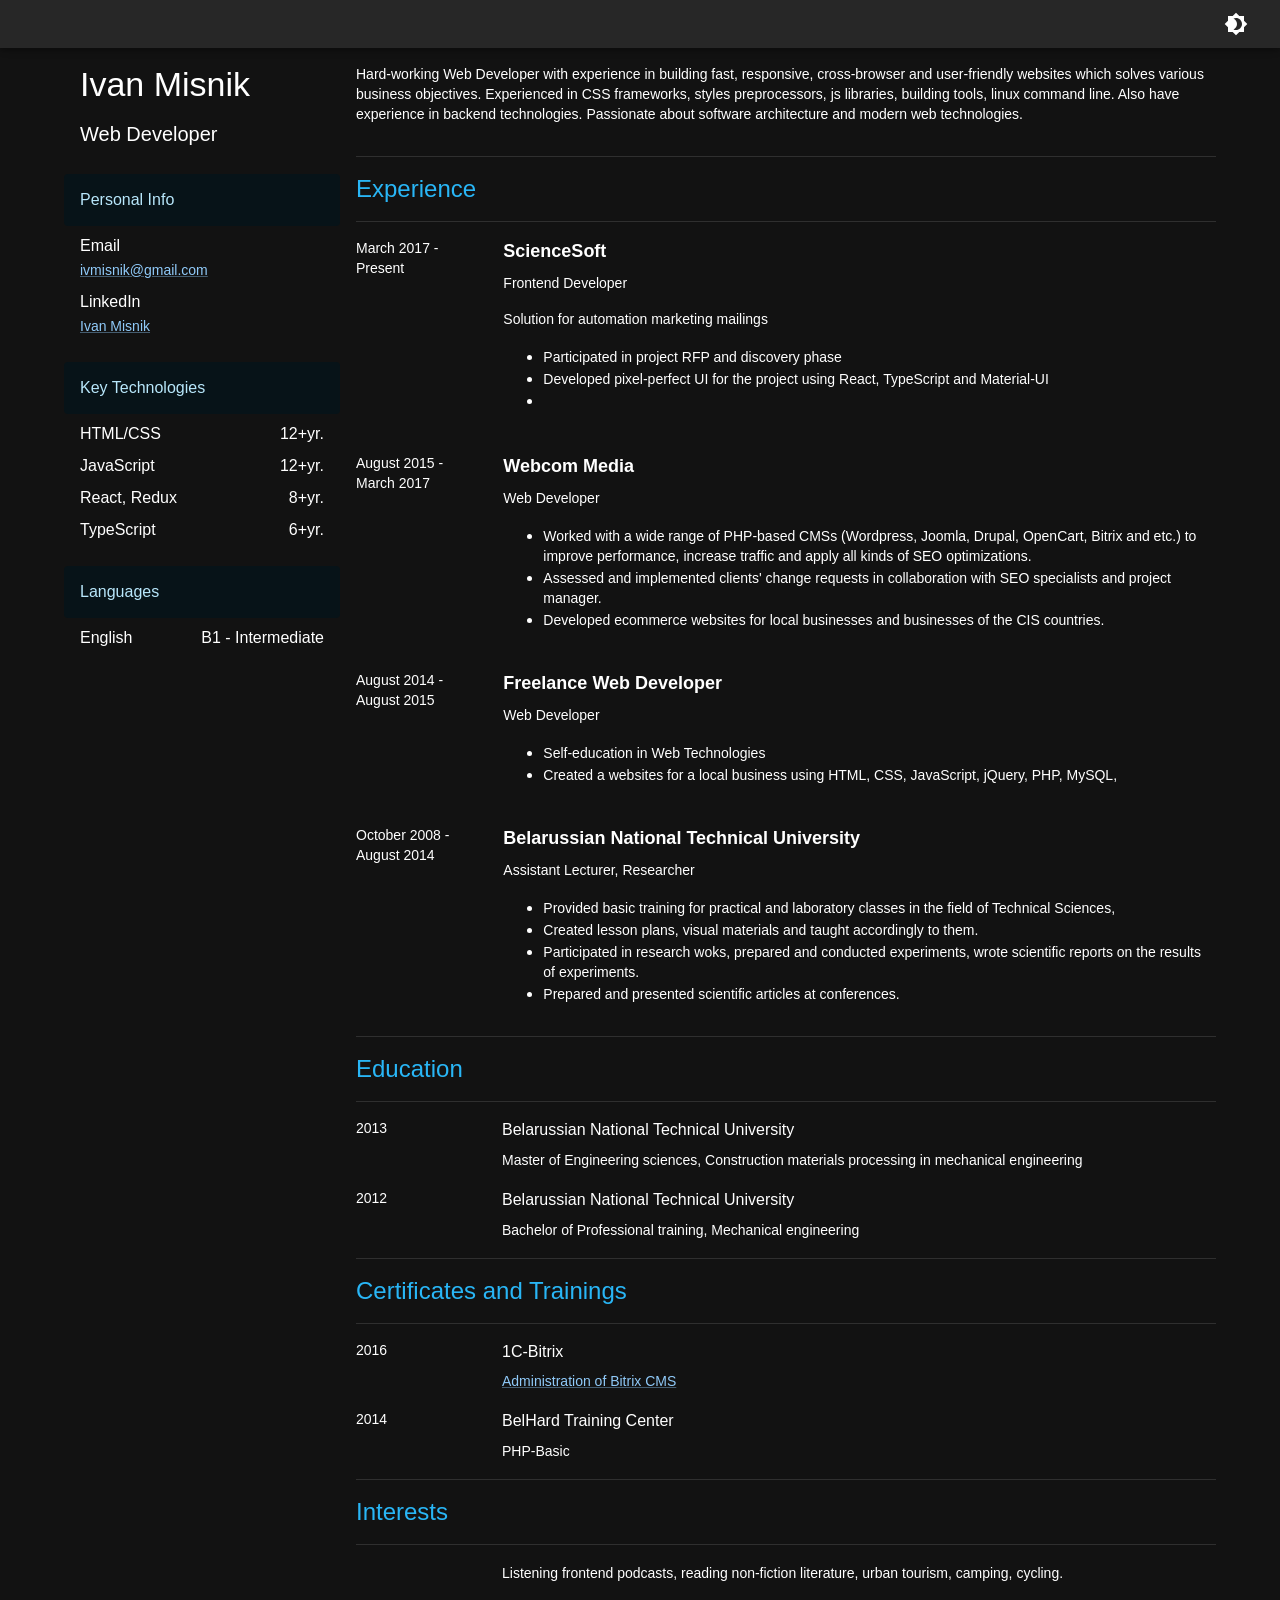
==== index.html @ 92257b2d "Updates" ====
<!doctype html><html lang="en"><head><meta charset="utf-8"/><link rel="icon" href="/favicon.ico"/><meta name="viewport" content="width=device-width,initial-scale=1"/><meta name="theme-color" content="#22272e"/><meta name="description" content="Web developer curriculum vitae app"/><link rel="apple-touch-icon" href="/logo192.png"/><link rel="manifest" href="/manifest.json"/><title>CV Web Developer</title><script defer="defer" src="/static/js/main.d70a2fa8.js"></script></head><body><noscript>You need to enable JavaScript to run this app.</noscript><div id="root"></div></body></html>
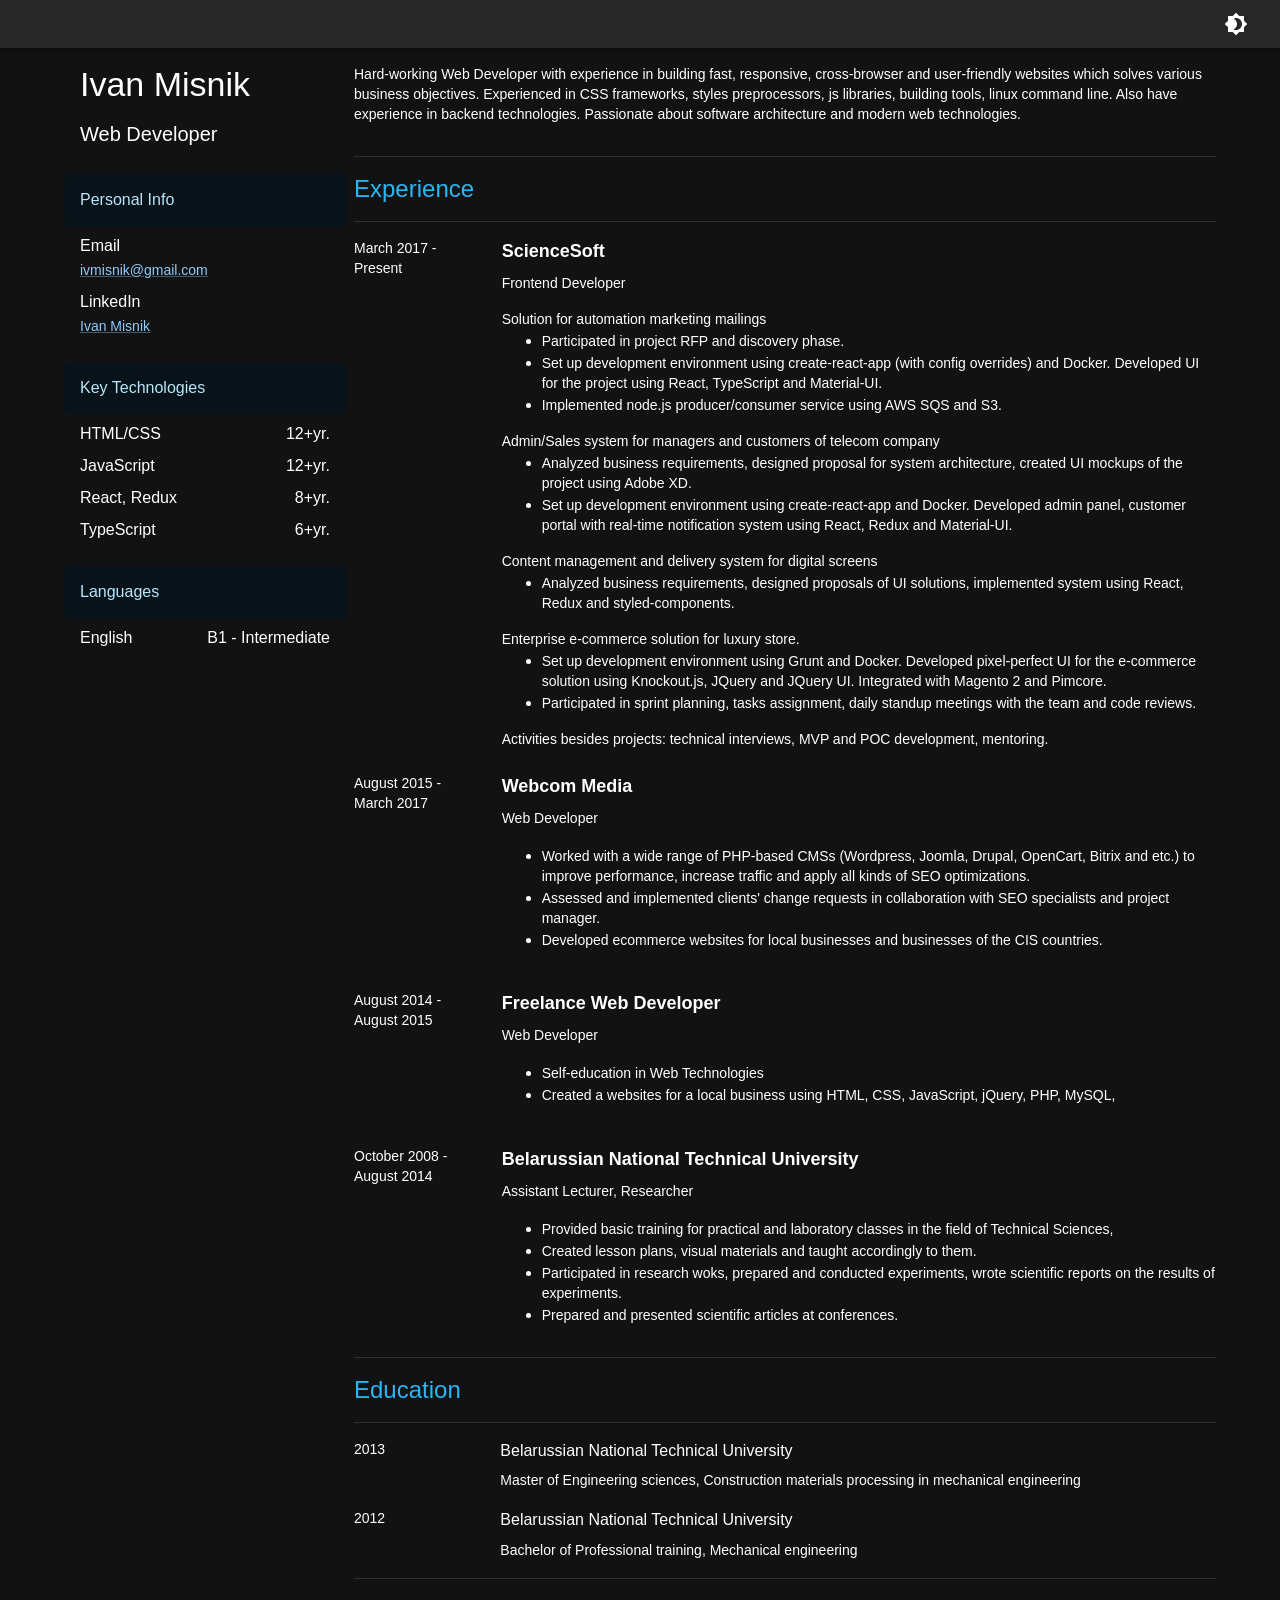
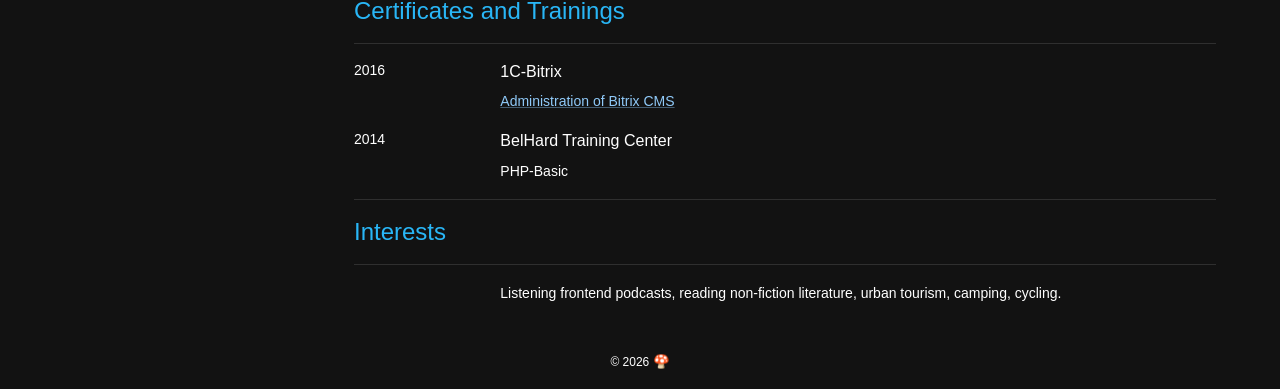
==== commit 060d2f7a: "Updates" ====
--- a/index.html
+++ b/index.html
@@ -1 +1 @@
-<!doctype html><html lang="en"><head><meta charset="utf-8"/><link rel="icon" href="/favicon.ico"/><meta name="viewport" content="width=device-width,initial-scale=1"/><meta name="theme-color" content="#22272e"/><meta name="description" content="Web developer curriculum vitae app"/><link rel="apple-touch-icon" href="/logo192.png"/><link rel="manifest" href="/manifest.json"/><title>CV Web Developer</title><script defer="defer" src="/static/js/main.d70a2fa8.js"></script></head><body><noscript>You need to enable JavaScript to run this app.</noscript><div id="root"></div></body></html>+<!doctype html><html lang="en"><head><meta charset="utf-8"/><link rel="icon" href="/favicon.ico"/><meta name="viewport" content="width=device-width,initial-scale=1"/><meta name="theme-color" content="#22272e"/><meta name="description" content="Web developer curriculum vitae app"/><link rel="apple-touch-icon" href="/logo192.png"/><link rel="manifest" href="/manifest.json"/><title>CV - Web Developer</title><script defer="defer" src="/static/js/main.1b217174.js"></script></head><body><noscript>You need to enable JavaScript to run this app.</noscript><div id="root"></div></body></html>
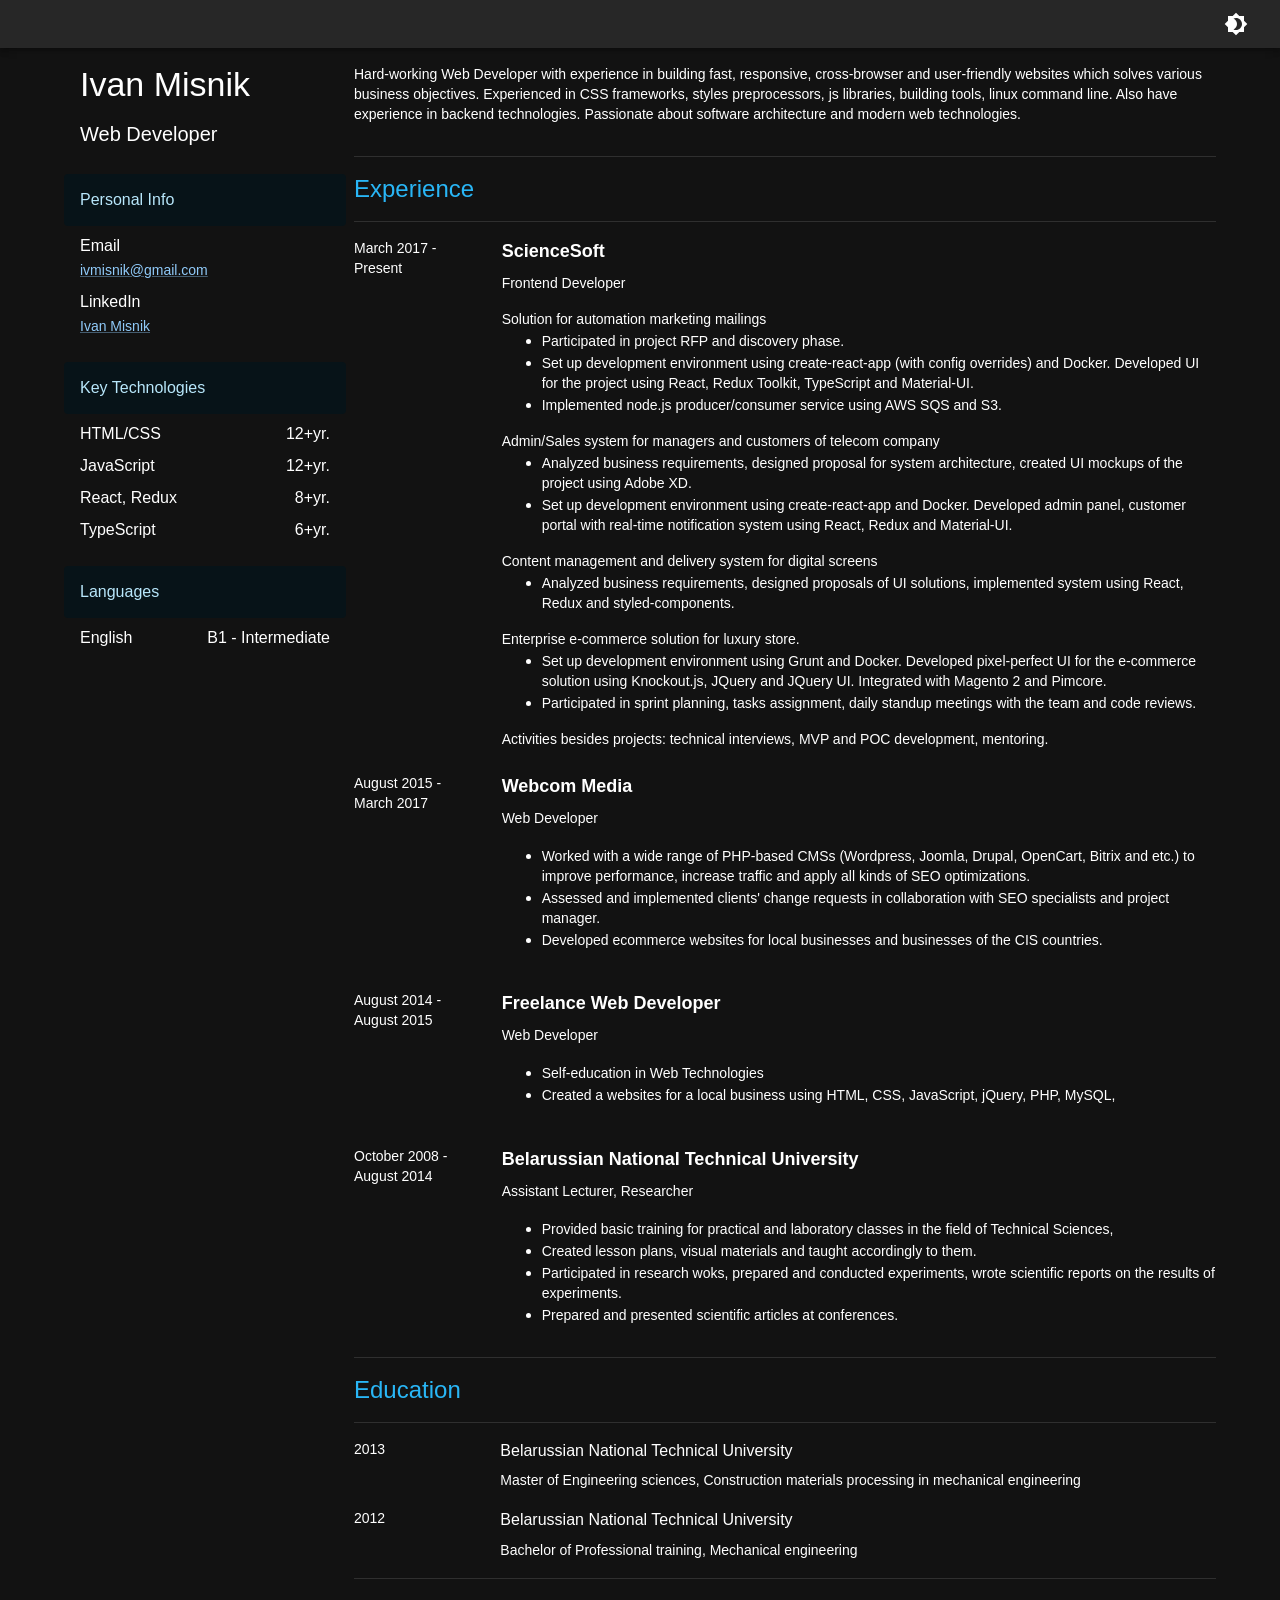
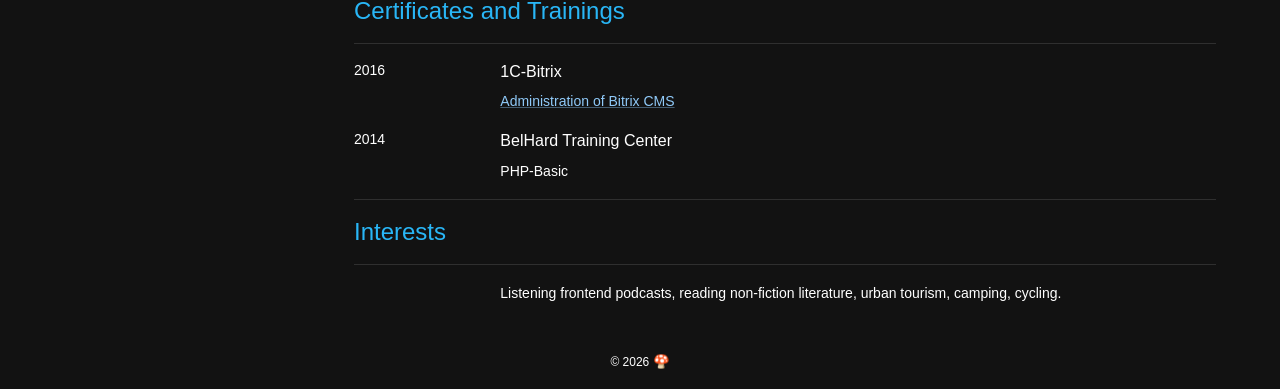
==== commit ce373ab9: "Updates" ====
--- a/index.html
+++ b/index.html
@@ -1 +1 @@
-<!doctype html><html lang="en"><head><meta charset="utf-8"/><link rel="icon" href="/favicon.ico"/><meta name="viewport" content="width=device-width,initial-scale=1"/><meta name="theme-color" content="#22272e"/><meta name="description" content="Web developer curriculum vitae app"/><link rel="apple-touch-icon" href="/logo192.png"/><link rel="manifest" href="/manifest.json"/><title>CV - Web Developer</title><script defer="defer" src="/static/js/main.1b217174.js"></script></head><body><noscript>You need to enable JavaScript to run this app.</noscript><div id="root"></div></body></html>+<!doctype html><html lang="en"><head><meta charset="utf-8"/><link rel="icon" href="/favicon.ico"/><meta name="viewport" content="width=device-width,initial-scale=1"/><meta name="theme-color" content="#22272e"/><meta name="description" content="Web developer curriculum vitae app"/><link rel="apple-touch-icon" href="/logo192.png"/><link rel="manifest" href="/manifest.json"/><title>CV - Web Developer</title><script async src="https://www.googletagmanager.com/gtag/js?id=G-Z8S0K8YWXE"></script><script>function gtag(){dataLayer.push(arguments)}window.dataLayer=window.dataLayer||[],gtag("js",new Date),gtag("config","G-Z8S0K8YWXE")</script><script defer="defer" src="/static/js/main.c2c24726.js"></script></head><body><noscript>You need to enable JavaScript to run this app.</noscript><div id="root"></div></body></html>
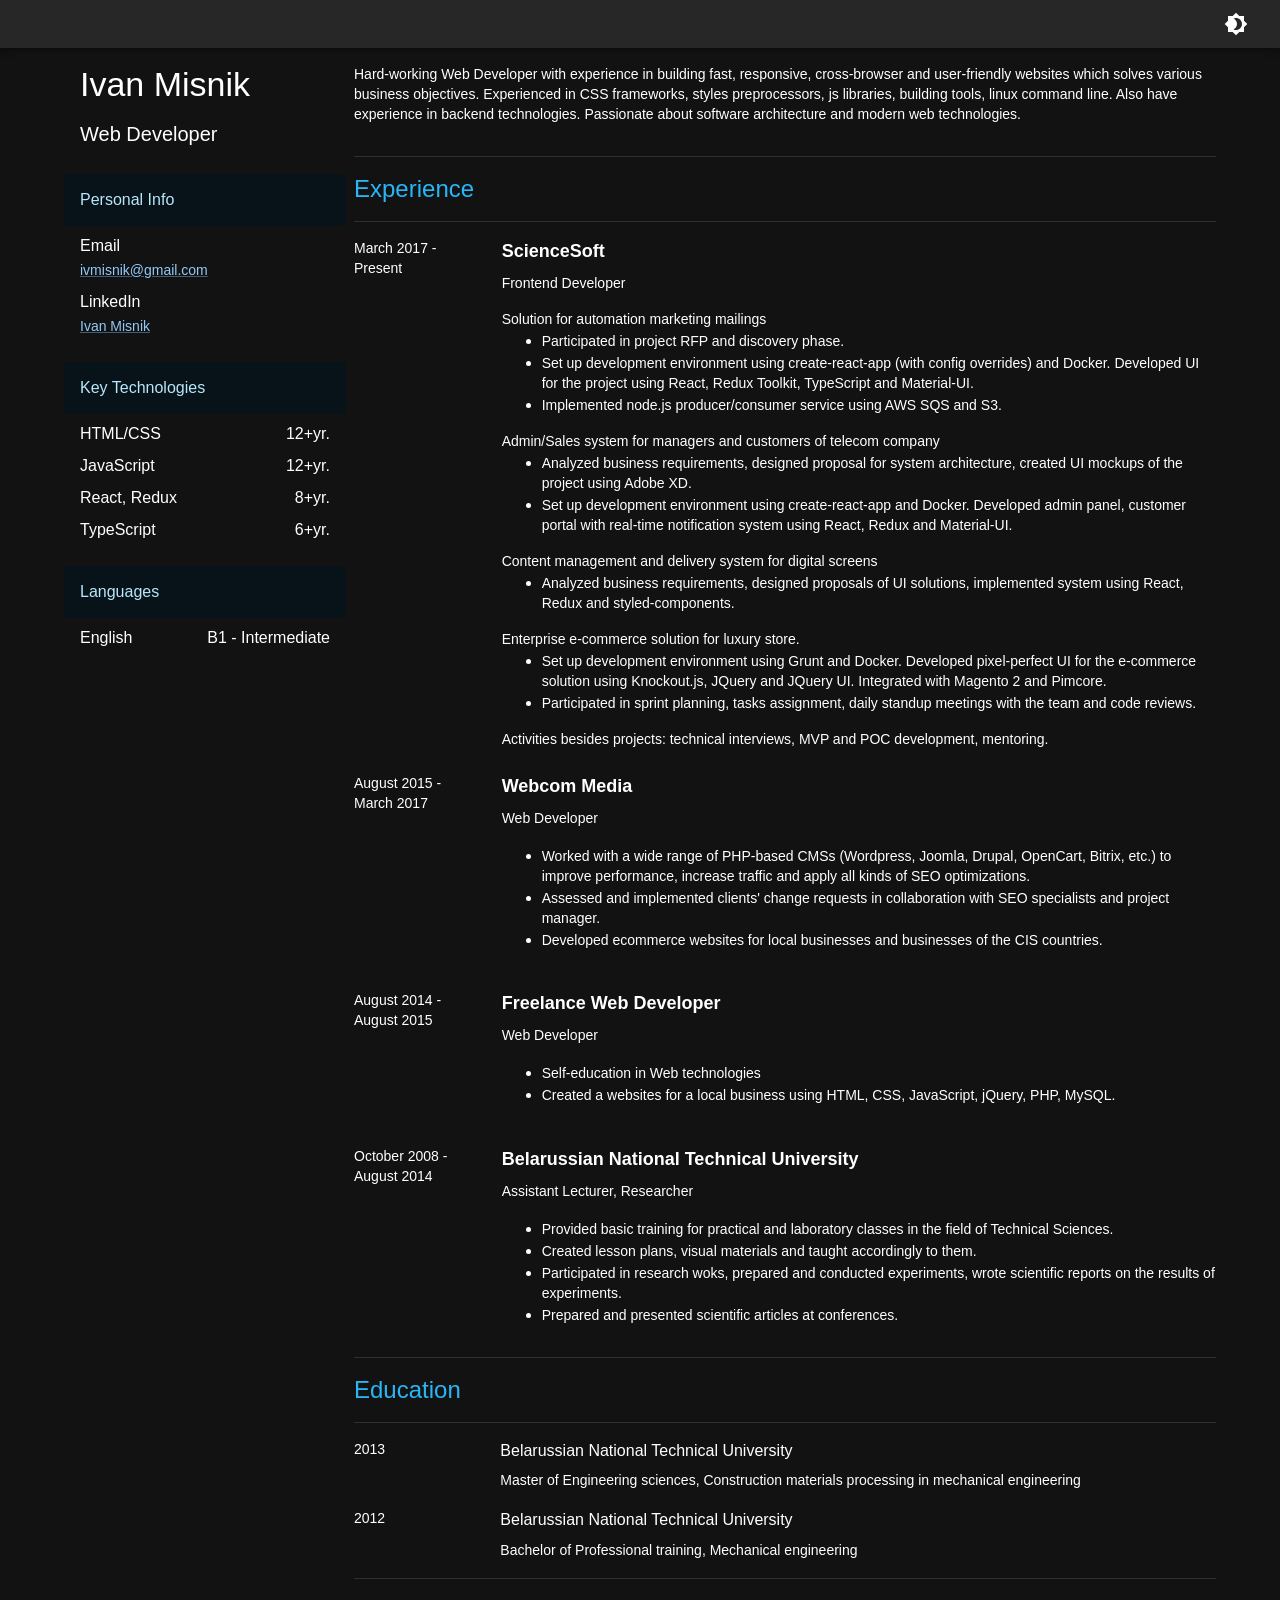
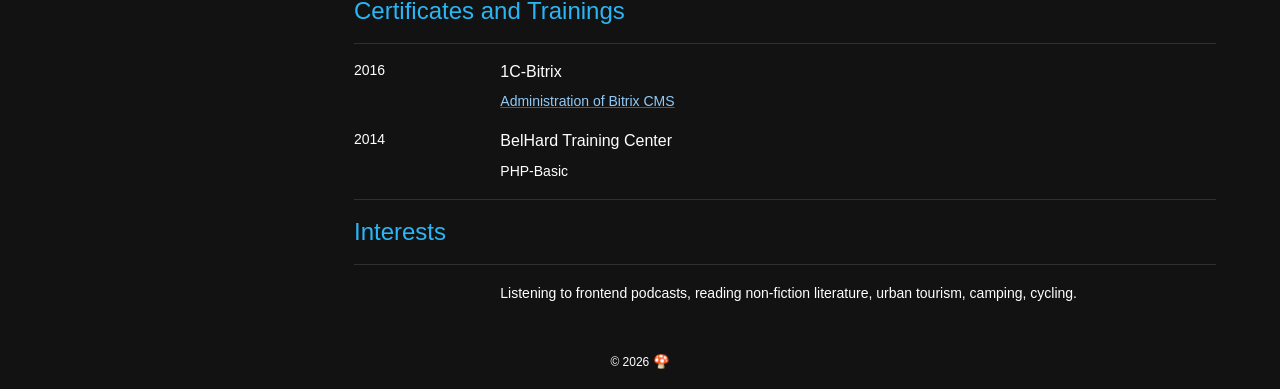
==== commit 9caea9dd: "Updates" ====
--- a/index.html
+++ b/index.html
@@ -1 +1 @@
-<!doctype html><html lang="en"><head><meta charset="utf-8"/><link rel="icon" href="/favicon.ico"/><meta name="viewport" content="width=device-width,initial-scale=1"/><meta name="theme-color" content="#22272e"/><meta name="description" content="Web developer curriculum vitae app"/><link rel="apple-touch-icon" href="/logo192.png"/><link rel="manifest" href="/manifest.json"/><title>CV - Web Developer</title><script async src="https://www.googletagmanager.com/gtag/js?id=G-Z8S0K8YWXE"></script><script>function gtag(){dataLayer.push(arguments)}window.dataLayer=window.dataLayer||[],gtag("js",new Date),gtag("config","G-Z8S0K8YWXE")</script><script defer="defer" src="/static/js/main.c2c24726.js"></script></head><body><noscript>You need to enable JavaScript to run this app.</noscript><div id="root"></div></body></html>+<!doctype html><html lang="en"><head><meta charset="utf-8"/><link rel="icon" href="/favicon.ico"/><meta name="viewport" content="width=device-width,initial-scale=1"/><meta name="theme-color" content="#22272e"/><meta name="description" content="Web developer curriculum vitae app"/><link rel="apple-touch-icon" href="/logo192.png"/><link rel="manifest" href="/manifest.json"/><title>CV - Web Developer</title><script async src="https://www.googletagmanager.com/gtag/js?id=G-Z8S0K8YWXE"></script><script defer="defer" src="/static/js/main.8373b929.js"></script></head><body><noscript>You need to enable JavaScript to run this app.</noscript><div id="root"></div></body></html>
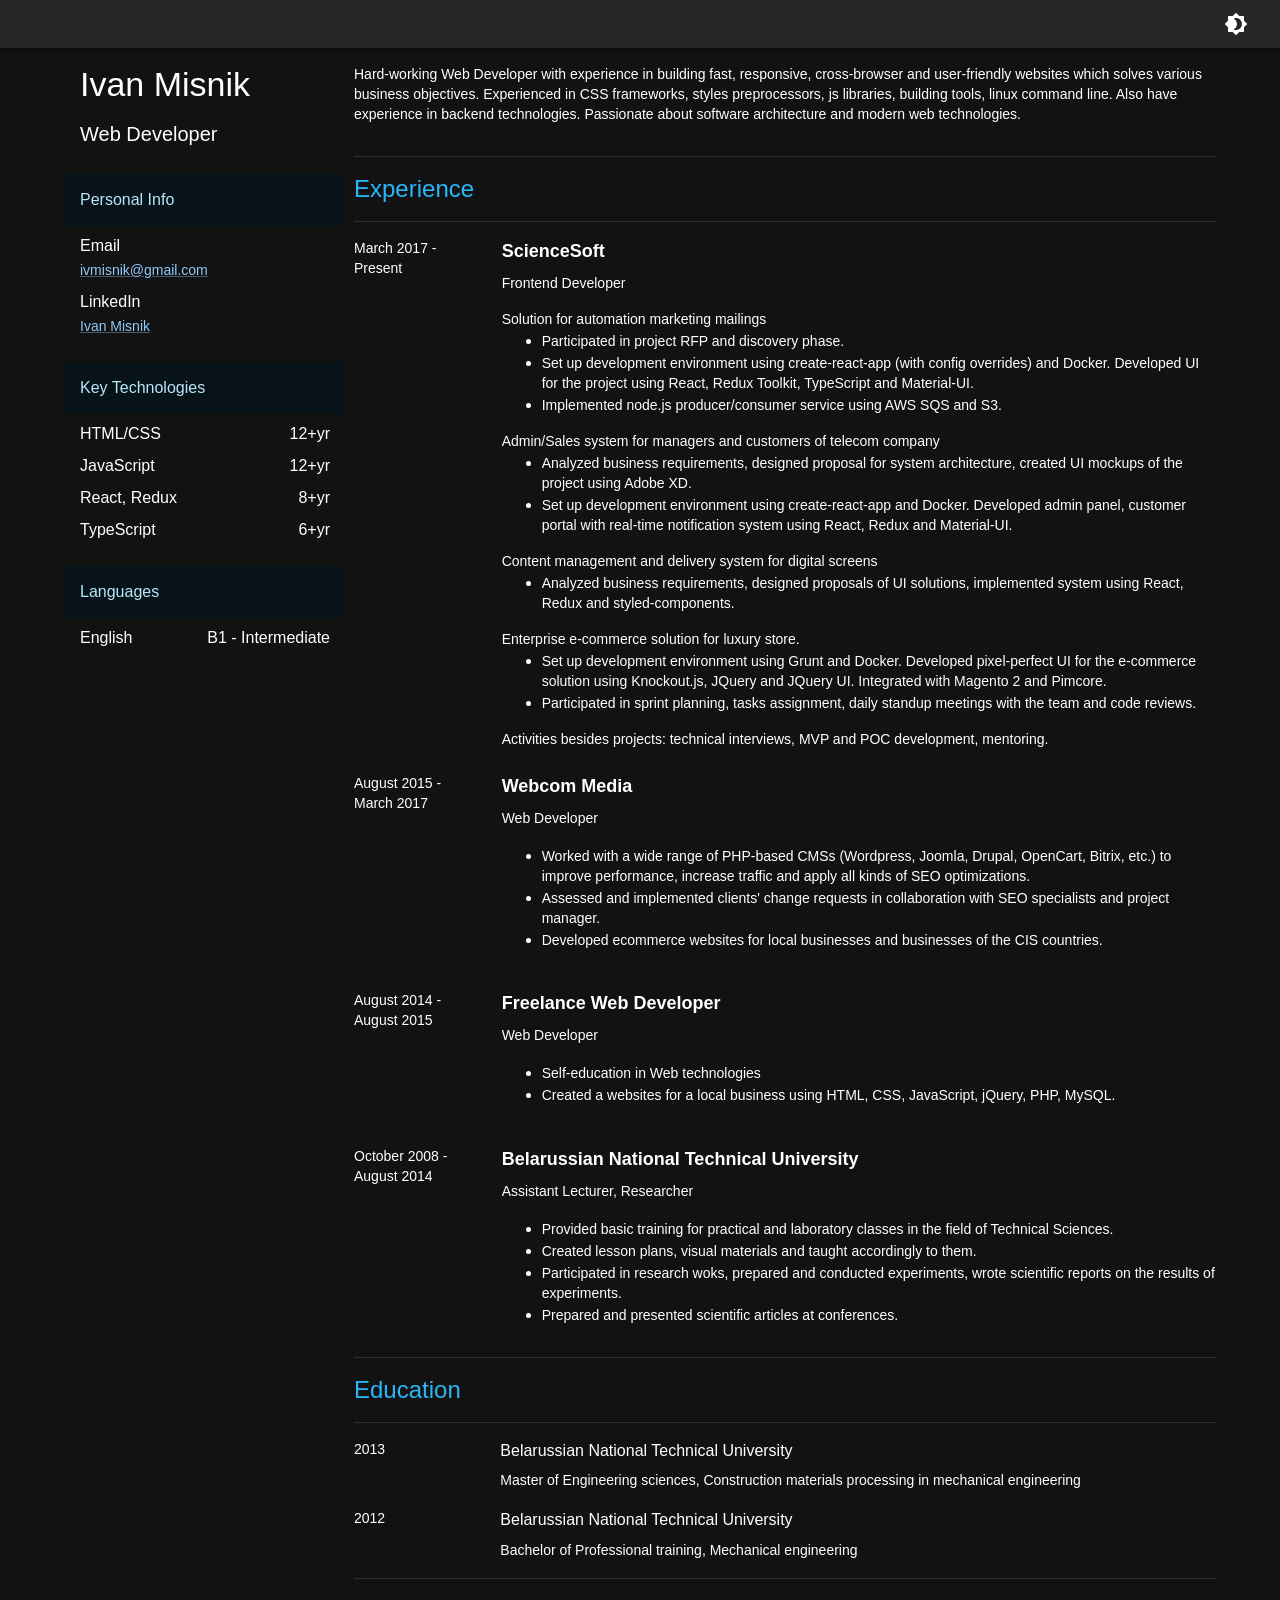
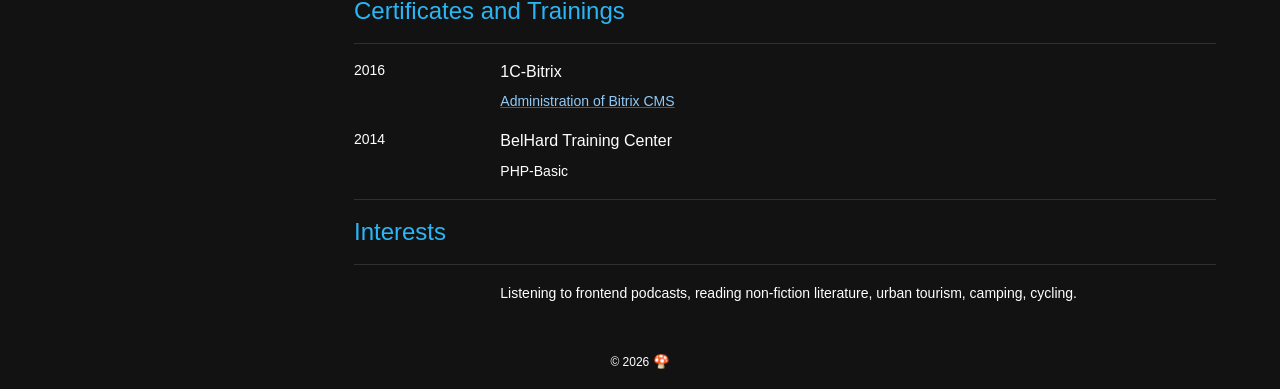
==== commit 2d7af1fa: "Updates" ====
--- a/index.html
+++ b/index.html
@@ -1 +1 @@
-<!doctype html><html lang="en"><head><meta charset="utf-8"/><link rel="icon" href="/favicon.ico"/><meta name="viewport" content="width=device-width,initial-scale=1"/><meta name="theme-color" content="#22272e"/><meta name="description" content="Web developer curriculum vitae app"/><link rel="apple-touch-icon" href="/logo192.png"/><link rel="manifest" href="/manifest.json"/><title>CV - Web Developer</title><script async src="https://www.googletagmanager.com/gtag/js?id=G-Z8S0K8YWXE"></script><script defer="defer" src="/static/js/main.8373b929.js"></script></head><body><noscript>You need to enable JavaScript to run this app.</noscript><div id="root"></div></body></html>+<!doctype html><html lang="en"><head><meta charset="utf-8"/><link rel="icon" href="/favicon.ico"/><meta name="viewport" content="width=device-width,initial-scale=1"/><meta name="theme-color" content="#22272e"/><meta name="description" content="Web developer curriculum vitae app"/><link rel="apple-touch-icon" href="/logo192.png"/><link rel="manifest" href="/manifest.json"/><title>CV - Web Developer</title><script async src="https://www.googletagmanager.com/gtag/js?id=G-Z8S0K8YWXE"></script><script defer="defer" src="/static/js/main.9a058ed3.js"></script></head><body><noscript>You need to enable JavaScript to run this app.</noscript><div id="root"></div></body></html>
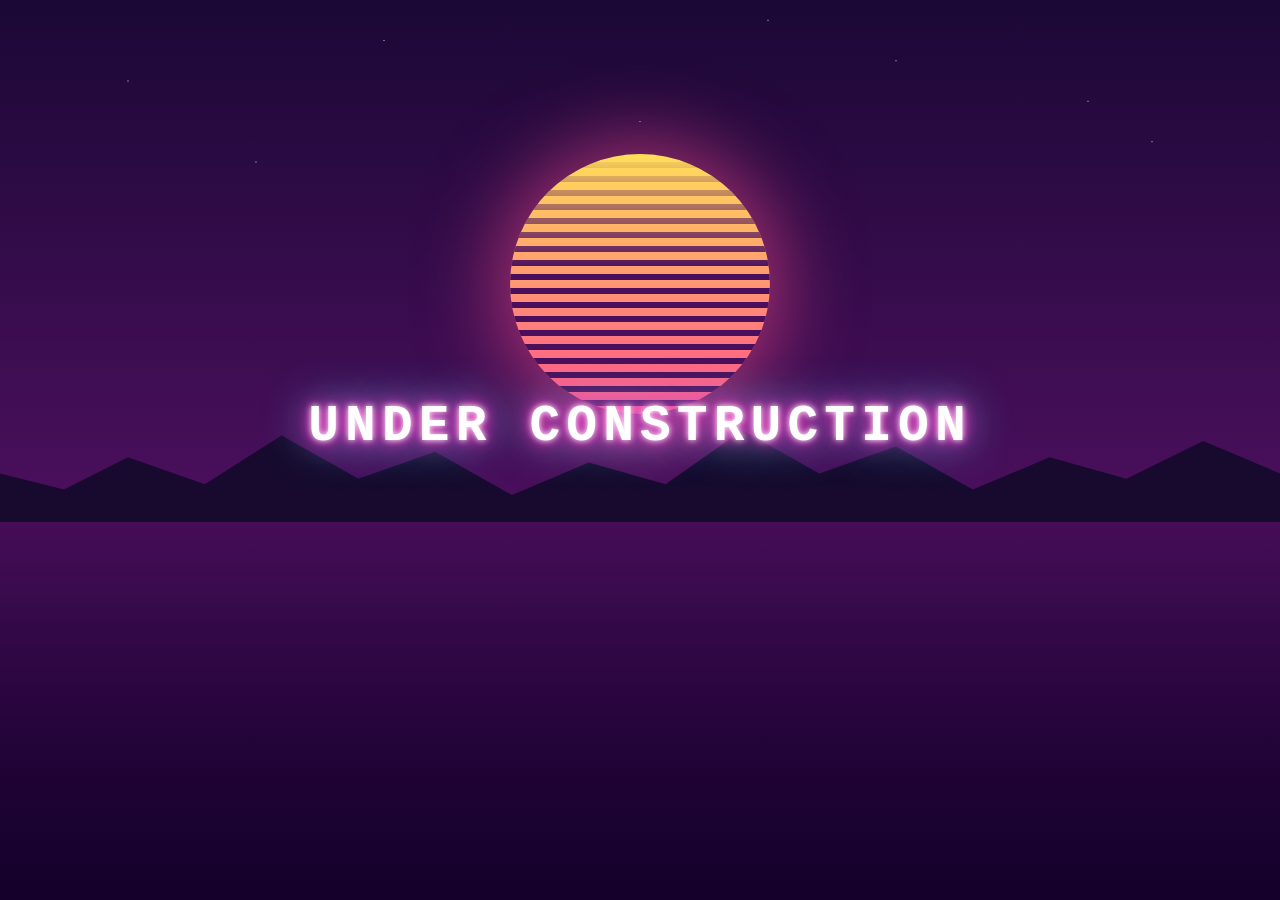
==== commit 4d41b799: "feat: update" ====
--- a/index.html
+++ b/index.html
@@ -1 +1,197 @@
-<!doctype html><html lang="en"><head><meta charset="utf-8"/><link rel="icon" href="/favicon.ico"/><meta name="viewport" content="width=device-width,initial-scale=1"/><meta name="theme-color" content="#22272e"/><meta name="description" content="Web developer curriculum vitae app"/><link rel="apple-touch-icon" href="/logo192.png"/><link rel="manifest" href="/manifest.json"/><title>CV - Web Developer</title><script async src="https://www.googletagmanager.com/gtag/js?id=G-Z8S0K8YWXE"></script><script defer="defer" src="/static/js/main.9a058ed3.js"></script></head><body><noscript>You need to enable JavaScript to run this app.</noscript><div id="root"></div></body></html>+<!doctype html>
+<html lang="en">
+  <head>
+    <meta charset="UTF-8" />
+    <meta name="viewport" content="width=device-width, initial-scale=1.0" />
+    <title>Under Construction</title>
+    <style>
+      :root {
+        --sky-top: #1b0836;
+        --sky-bottom: #4a0f5c;
+        --grid: #ff2ec4;
+        --sun-top: #ffde59;
+        --sun-bottom: #ff4d8d;
+        --pink: #ff2ec4;
+        --cyan: #4bf3ff;
+      }
+      html,
+      body {
+        height: 100%;
+        margin: 0;
+      }
+      body {
+        background: linear-gradient(
+          180deg,
+          var(--sky-top) 0%,
+          var(--sky-bottom) 55%,
+          #14002b 100%
+        );
+        overflow: hidden;
+        display: flex;
+        align-items: center;
+        justify-content: center;
+        font-family: "Courier New", ui-monospace, monospace;
+        position: relative;
+      }
+
+      /* stars */
+      .stars {
+        position: absolute;
+        inset: 0;
+        background-image:
+          radial-gradient(1px 1px at 10% 20%, #fff, transparent),
+          radial-gradient(1px 1px at 30% 10%, #fff, transparent),
+          radial-gradient(1px 1px at 50% 30%, #fff, transparent),
+          radial-gradient(1px 1px at 70% 15%, #fff, transparent),
+          radial-gradient(1px 1px at 85% 25%, #fff, transparent),
+          radial-gradient(1px 1px at 20% 40%, #fff, transparent),
+          radial-gradient(1px 1px at 60% 5%, #fff, transparent),
+          radial-gradient(1px 1px at 90% 35%, #fff, transparent);
+        background-size: 100% 45%;
+        background-repeat: no-repeat;
+        opacity: 0.8;
+      }
+
+      /* sun */
+      .sun {
+        position: absolute;
+        bottom: 54%;
+        left: 50%;
+        transform: translateX(-50%);
+        width: 260px;
+        height: 260px;
+        border-radius: 50%;
+        background: linear-gradient(
+          180deg,
+          var(--sun-top) 0%,
+          var(--sun-bottom) 100%
+        );
+        box-shadow: 0 0 80px 10px rgba(255, 77, 141, 0.6);
+        overflow: hidden;
+      }
+      .sun::before {
+        content: "";
+        position: absolute;
+        inset: 0;
+        background: repeating-linear-gradient(
+          to bottom,
+          transparent 0px,
+          transparent 8px,
+          var(--sky-bottom) 8px,
+          var(--sky-bottom) 14px
+        );
+        mask-image: linear-gradient(to bottom, transparent 0%, black 45%);
+      }
+
+      /* grid horizon */
+      .grid {
+        position: absolute;
+        bottom: 0;
+        left: 0;
+        right: 0;
+        height: 42%;
+        background: linear-gradient(
+          180deg,
+          rgba(20, 0, 43, 0) 0%,
+          rgba(20, 0, 43, 0.4) 100%
+        );
+        perspective: 220px;
+        overflow: hidden;
+      }
+      .grid::before {
+        content: "";
+        position: absolute;
+        top: 0;
+        left: -50%;
+        width: 200%;
+        height: 200%;
+        background-image:
+          repeating-linear-gradient(
+            to right,
+            var(--grid) 0 2px,
+            transparent 2px 60px
+          ),
+          repeating-linear-gradient(
+            to bottom,
+            var(--grid) 0 2px,
+            transparent 2px 40px
+          );
+        background-size: 60px 40px;
+        transform: rotateX(65deg);
+        transform-origin: top;
+        opacity: 0.85;
+        animation: scroll 3s linear infinite;
+      }
+      .mountains {
+        position: absolute;
+        bottom: 42%;
+        left: 0;
+        right: 0;
+        height: 12%;
+        background: #170a2e;
+        clip-path: polygon(
+          0% 100%,
+          0% 55%,
+          5% 70%,
+          10% 40%,
+          16% 65%,
+          22% 20%,
+          28% 60%,
+          34% 35%,
+          40% 75%,
+          46% 45%,
+          52% 65%,
+          58% 15%,
+          64% 55%,
+          70% 30%,
+          76% 70%,
+          82% 40%,
+          88% 60%,
+          94% 25%,
+          100% 55%,
+          100% 100%
+        );
+      }
+
+      @keyframes scroll {
+        from {
+          background-position: 0 0;
+        }
+        to {
+          background-position: 0 40px;
+        }
+      }
+
+      h1 {
+        position: relative;
+        z-index: 2;
+        bottom: 24px;
+        margin: 0;
+        font-size: clamp(1.6rem, 6vw, 3.2rem);
+        font-weight: 700;
+        text-transform: uppercase;
+        letter-spacing: 0.12em;
+        text-align: center;
+        color: #fff;
+        text-shadow:
+          0 0 6px #fff,
+          0 0 14px var(--pink),
+          0 0 28px var(--pink),
+          0 0 48px var(--cyan);
+      }
+
+      @media (prefers-reduced-motion: reduce) {
+        .grid::before {
+          animation: none;
+        }
+      }
+    </style>
+  </head>
+  <body>
+    <div class="stars"></div>
+    <div class="sun"></div>
+    <div class="mountains"></div>
+    <div class="grid"></div>
+    <h1>Under Construction</h1>
+  </body>
+</html>
